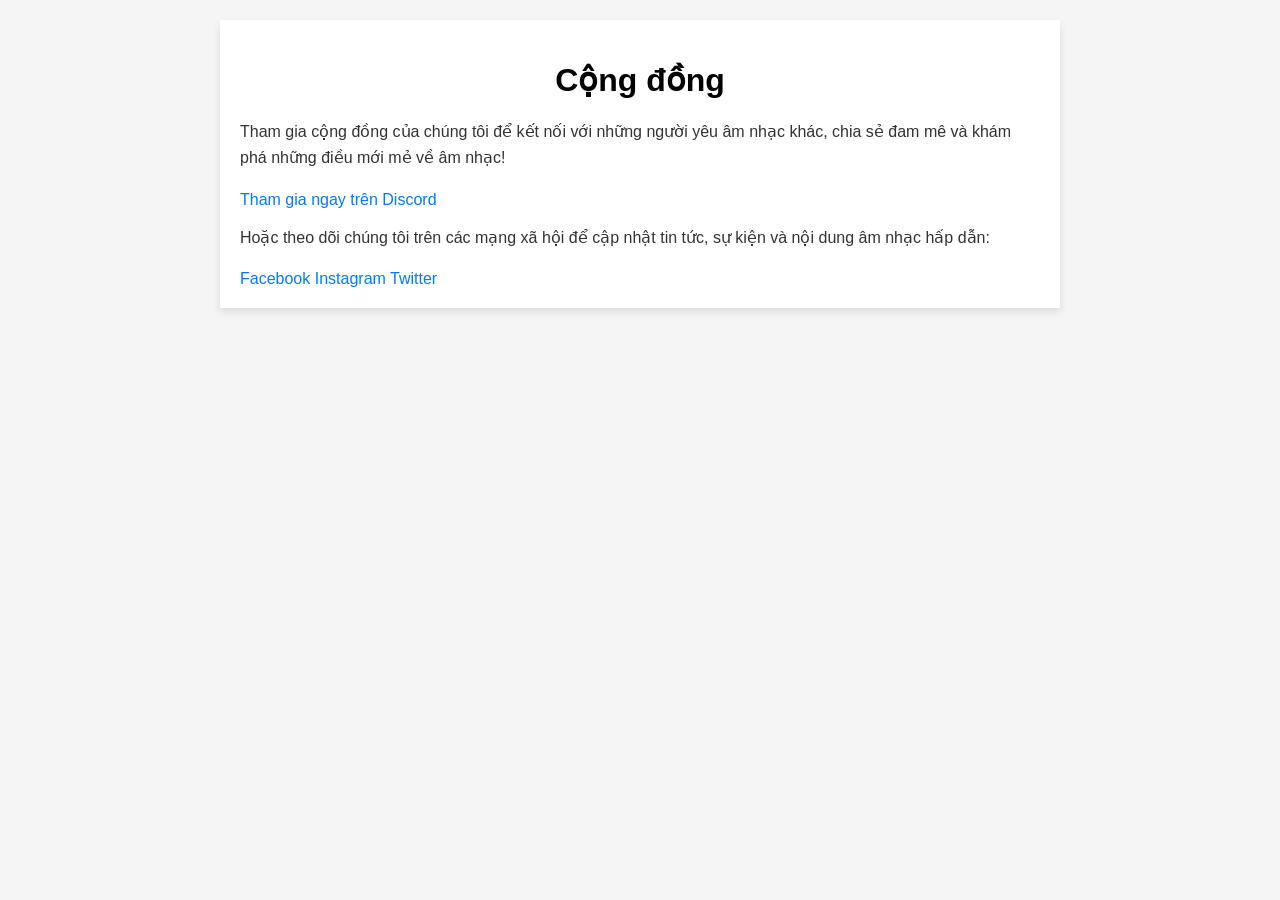
==== html/community.html @ ee387aa5 "Add files via upload" ====
<!DOCTYPE html>
<html lang="en">
<head>
    <meta charset="UTF-8">
    <meta name="viewport" content="width=device-width, initial-scale=1.0">
    <title>Cộng đồng</title>
    <link rel="stylesheet" href="../css/community.css" />
    <link rel="stylesheet" href="../css/style.css" />
  <link rel="icon" type="image/x-icon" href="../logo/favicon.ico">
  <link rel="icon" type="image/png" sizes="32x32" href="../logo/favicon-32x32.png">
  <link rel="apple-touch-icon" href="../logo/apple-touch-icon.png">
</head>
<body>

    <div class="community-container">
        <h1>Cộng đồng</h1>
        <div class="form-control">
            <p>Tham gia cộng đồng của chúng tôi để kết nối với những người yêu âm nhạc khác, chia sẻ đam mê và khám phá những điều mới mẻ về âm nhạc!</p>
            <a href="https://discord.gg/8eXxKus4wR" class="join-btn">Tham gia ngay trên Discord</a>
        </div>
        <div class="form-control">
            <p>Hoặc theo dõi chúng tôi trên các mạng xã hội để cập nhật tin tức, sự kiện và nội dung âm nhạc hấp dẫn:</p>
            <a href="https://www.facebook.com/stringhub" class="social-link">Facebook</a>
            <a href="https://www.instagram.com/stringhub" class="social-link">Instagram</a>
            <a href="https://www.twitter.com/stringhub" class="social-link">Twitter</a>
        </div>
    </div>


</body>
</html>
---- css/community.css ----
.community-container {
    max-width: 800px;
    margin: 20px auto;
    padding: 20px;
    background: rgb(255, 255, 255);
    box-shadow: 0 4px 8px rgba(0, 0, 0, 0.1);
}

.community-container h1 {
    text-align: center;
    margin-bottom: 20px;
}

.community-container p {
    font-size: 16px;
    line-height: 1.6;
    color: #333;
    margin-bottom: 20px;
}

.community-container a {
    color: #007BFF;
    text-decoration: none;
}
---- css/style.css ----
body {
  font-family: Arial, Helvetica, sans-serif;
  margin: 0;
  padding: 0;
  background: #f5f5f5;
}  
/* HEADER */
.header-container {
  background-image: url('/strung-hub1/image/image.png');
  background-size: cover;
  background-position: center;
  height: 100px;
  padding: 0 20px;

  display: flex;
  align-items: center;
}

.header-container a {
  color: white;
  text-decoration: none;
  font-size: 32px;
  transition: 0.3s;
}

.header-container a:hover {
  color: #ececec; /* giữ tone xám */
}

/* NAVBAR */
.navbar-container {
  display: flex;
  justify-content: flex-end;
  align-items: center;
  gap: 15px;
  padding: 10px 20px;
  background-color: #f5f5f5;
}

.navbar-container a {
  color: #333;
  text-decoration: none;
  font-size: 16px;
  transition: 0.3s;
}

.navbar-container a:hover {
  color: #ffffff;
}
/* FOOTER */
.footer-wrapper {
  display: flex;
  justify-content: center;
}

.footer-container {
  width: 100%;
  background: #c5c5c5;
  padding: 30px;
}

.footer-content {
  display: grid;
  grid-template-columns: repeat(4, 1fr);
  gap: 20px;
}

.footer-content h4 {
  margin-bottom: 10px;
}

.footer-content p,
.footer-content a {
  font-size: 14px;
  color: #333;
  opacity: 0.8;
  text-decoration: none;
}

.footer-content a:hover {
  color: #000;
  opacity: 1;
}

.footer-bottom {
  display: flex;
  justify-content: space-between;
  margin-top: 20px;
}
/* CART MENU */
.cart-menu {
  position: relative;
}

#cartBtn {
border: 1px solid #ccc;

  background: white;

  padding: 10px 16px;

  border-radius: 10px;

  cursor: pointer;

  font-size: 14px;

  transition: 0.2s;
}

#cartBtn:hover {
  background: #f3f3f3;
}

#cartCount {
  /* background: red; */

  color: rgb(0, 0, 0);

  border-radius: 50%;

  padding: 2px 7px;

  font-size: 12px;

  margin-left: 6px;
}

.cart-dropdown {
  position: absolute;

  top: 120%;
  right: 0;

  width: 350px;

  background: white;

  border-radius: 16px;

  box-shadow:
    0 10px 30px rgba(0,0,0,0.12);

  overflow: hidden;

  z-index: 999;
}

.cart-item {
  display: flex;

  gap: 12px;

  padding: 14px;

  border-bottom:
    1px solid #eee;
}

.cart-item img {
  width: 60px;
  height: 60px;

  object-fit: cover;

  border-radius: 10px;
}

.cart-info h4 {
  font-size: 14px;
  margin-bottom: 5px;
}

.cart-info p {
  color: #666;
  font-size: 13px;
}

.cart-footer {
  padding: 15px;
}

.cart-footer a {
  display: block;

  text-align: center;

  margin-top: 10px;

  background: black;

  color: white;

  text-decoration: none;

  padding: 12px;

  border-radius: 10px;
}

.hidden {
  display: none !important;
}
.remove-cart {
  border: none;

  background: transparent;

  cursor: pointer;

  font-size: 16px;

  color: #999;

  margin-left: auto;

  transition: 0.2s;
}

.remove-cart:hover {
  color: red;

  transform: scale(1.1);
}

/* RESPONSIVE */
@media (max-width: 600px) {
  .header-container {
    height: 80px;
    padding: 0 10px;
  }

  .header-container a {
    font-size: 24px;
  }

  .navbar-container {
    gap: 10px;
    padding: 8px 10px;
  }

  .navbar-container a {
    font-size: 14px;
  }

  .footer-content {
    grid-template-columns: repeat(2, 1fr);
    gap: 15px;
  }

  .footer-content h4 {
    font-size: 16px;
  }

}

/* =======================
   ORDER MENU
======================= */
.order-menu {
  position: relative;
}

/* BUTTON */
#orderBtn {
  border: 1px solid #ccc;

  position: relative;

  background: white;

  cursor: pointer;

  font-size: 18px;

  padding: 8px 12px;

  border-radius: 10px;

  transition: 0.2s;
}

#orderBtn:hover {
  background: #f2f2f2;
}

/* COUNT */
#orderCount {
  /* position: absolute;

  top: -5px;
  right: -5px;


  color: white;

  width: 20px;
  height: 20px;

  border-radius: 50%;

  font-size: 12px;

  display: flex;
  align-items: center;
  justify-content: center; */
  /* background: red; */

  color: rgb(0, 0, 0);

  border-radius: 50%;

  padding: 2px 7px;

  font-size: 12px;

  margin-left: 6px;
}

/* =======================
   DROPDOWN
======================= */
.order-dropdown {
  position: absolute;

  top: 55px;
  right: 0;

  width: 320px;

  background: white;

  border: 1px solid #ddd;

  border-radius: 14px;

  box-shadow:
    0 12px 24px rgba(0,0,0,0.12);

  overflow: hidden;

  z-index: 999;
}

/* ITEMS */
#orderItems {
  max-height: 350px;

  overflow-y: auto;
}

/* FOOTER */
.order-footer {
  padding: 16px;

  border-top: 1px solid #eee;

  display: flex;
  flex-direction: column;

  gap: 10px;
}

.order-footer a {
  text-decoration: none;

  background: black;

  color: white;

  text-align: center;

  padding: 10px;

  border-radius: 10px;

  transition: 0.2s;
}

.order-footer a:hover {
  background: #333;
}

/* HIDDEN */
.hidden {
  display: none;
}
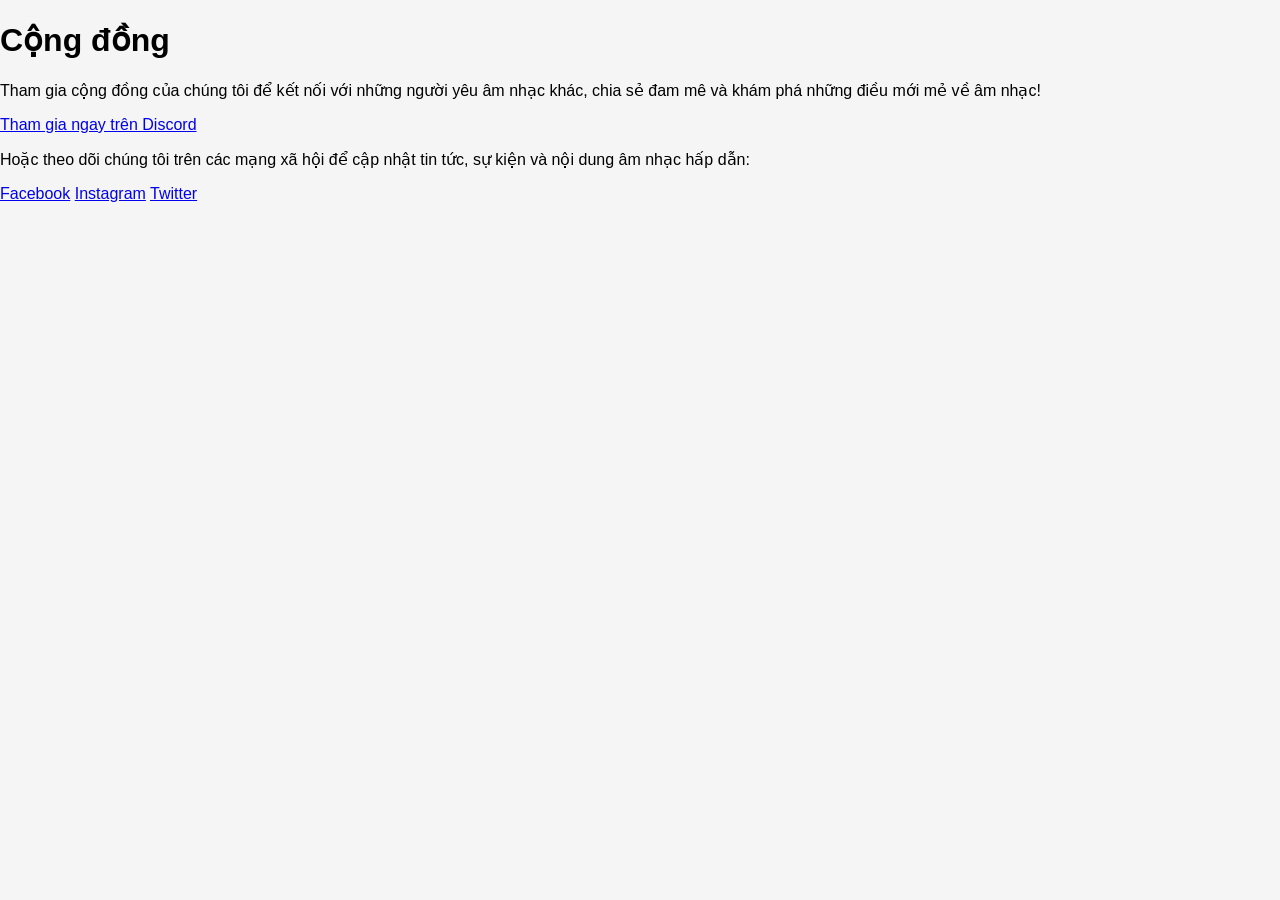
==== commit d74dd958: "Update community.html" ====
--- a/html/community.html
+++ b/html/community.html
@@ -1,31 +1,47 @@
-<!DOCTYPE html>
+<!doctype html>
 <html lang="en">
-<head>
-    <meta charset="UTF-8">
-    <meta name="viewport" content="width=device-width, initial-scale=1.0">
+  <head>
+    <meta charset="UTF-8" />
+    <meta name="viewport" content="width=device-width, initial-scale=1.0" />
     <title>Cộng đồng</title>
     <link rel="stylesheet" href="../css/community.css" />
     <link rel="stylesheet" href="../css/style.css" />
-  <link rel="icon" type="image/x-icon" href="../logo/favicon.ico">
-  <link rel="icon" type="image/png" sizes="32x32" href="../logo/favicon-32x32.png">
-  <link rel="apple-touch-icon" href="../logo/apple-touch-icon.png">
-</head>
-<body>
-
+    <link rel="icon" type="image/x-icon" href="../logo/favicon.ico" />
+    <link
+      rel="icon"
+      type="image/png"
+      sizes="32x32"
+      href="../logo/favicon-32x32.png"
+    />
+    <link rel="apple-touch-icon" href="../logo/apple-touch-icon.png" />
+  </head>
+  <body>
     <div class="community-container">
-        <h1>Cộng đồng</h1>
-        <div class="form-control">
-            <p>Tham gia cộng đồng của chúng tôi để kết nối với những người yêu âm nhạc khác, chia sẻ đam mê và khám phá những điều mới mẻ về âm nhạc!</p>
-            <a href="https://discord.gg/8eXxKus4wR" class="join-btn">Tham gia ngay trên Discord</a>
-        </div>
-        <div class="form-control">
-            <p>Hoặc theo dõi chúng tôi trên các mạng xã hội để cập nhật tin tức, sự kiện và nội dung âm nhạc hấp dẫn:</p>
-            <a href="https://www.facebook.com/stringhub" class="social-link">Facebook</a>
-            <a href="https://www.instagram.com/stringhub" class="social-link">Instagram</a>
-            <a href="https://www.twitter.com/stringhub" class="social-link">Twitter</a>
-        </div>
+      <h1>Cộng đồng</h1>
+      <div class="form-control">
+        <p>
+          Tham gia cộng đồng của chúng tôi để kết nối với những người yêu âm
+          nhạc khác, chia sẻ đam mê và khám phá những điều mới mẻ về âm nhạc!
+        </p>
+        <a href="https://discord.gg/8eXxKus4wR" class="join-btn"
+          >Tham gia ngay trên Discord</a
+        >
+      </div>
+      <div class="form-control">
+        <p>
+          Hoặc theo dõi chúng tôi trên các mạng xã hội để cập nhật tin tức, sự
+          kiện và nội dung âm nhạc hấp dẫn:
+        </p>
+        <a href="https://www.facebook.com/stringhub" class="social-link"
+          >Facebook</a
+        >
+        <a href="https://www.instagram.com/stringhub" class="social-link"
+          >Instagram</a
+        >
+        <a href="https://www.twitter.com/stringhub" class="social-link"
+          >Twitter</a
+        >
+      </div>
     </div>
-
-
-</body>
-</html>+  </body>
+</html>
--- a/css/community.css
+++ b/css/community.css
@@ -1,24 +1,96 @@
-.community-container {
-    max-width: 800px;
-    margin: 20px auto;
-    padding: 20px;
-    background: rgb(255, 255, 255);
-    box-shadow: 0 4px 8px rgba(0, 0, 0, 0.1);
+@import url('https://fonts.googleapis.com/css2?family=Syne:wght@400;500;700&family=DM+Sans:wght@300;400;500&display=swap');
+
+body {
+  font-family: 'DM Sans', sans-serif;
+  background: #f5f5f5;
+  margin: 0;
+  padding: 0;
 }
 
-.community-container h1 {
-    text-align: center;
-    margin-bottom: 20px;
+.community-page {
+  max-width: 820px;
+  margin: 40px auto;
+  padding: 0 20px;
 }
 
-.community-container p {
-    font-size: 16px;
-    line-height: 1.6;
-    color: #333;
-    margin-bottom: 20px;
+.community-header h1 {
+  font-family: 'Syne', sans-serif;
+  font-size: 32px;
+  font-weight: 700;
+  letter-spacing: -0.5px;
+  margin-bottom: 6px;
+  color: #1a1a1a;
 }
 
-.community-container a {
-    color: #007BFF;
-    text-decoration: none;
-}+.community-header p {
+  font-size: 15px;
+  color: #666;
+  margin-bottom: 2rem;
+}
+
+.community-grid {
+  display: grid;
+  grid-template-columns: 1fr 1fr;
+  gap: 16px;
+}
+
+.community-card {
+  background: #fff;
+  border: 0.5px solid rgba(0,0,0,0.12);
+  border-radius: 12px;
+  padding: 1.5rem;
+  transition: border-color 0.2s;
+}
+
+.community-card:hover { border-color: rgba(0,0,0,0.25); }
+
+.platform-icon {
+  width: 42px;
+  height: 42px;
+  border-radius: 10px;
+  display: flex;
+  align-items: center;
+  justify-content: center;
+  margin-bottom: 14px;
+  font-size: 22px;
+}
+
+.platform-icon.discord   { background: #EEEDFE; color: #534AB7; }
+.platform-icon.facebook  { background: #E6F1FB; color: #185FA5; }
+.platform-icon.instagram { background: #FAECE7; color: #993C1D; }
+.platform-icon.twitter   { background: #E1F5EE; color: #0F6E56; }
+
+.community-card h3 {
+  font-family: 'Syne', sans-serif;
+  font-size: 15px;
+  font-weight: 700;
+  margin-bottom: 6px;
+  color: #1a1a1a;
+}
+
+.community-card p {
+  font-size: 13px;
+  color: #666;
+  line-height: 1.6;
+  margin-bottom: 16px;
+}
+
+.join-link {
+  display: inline-flex;
+  align-items: center;
+  gap: 6px;
+  font-size: 13px;
+  font-weight: 500;
+  color: #1a1a1a;
+  text-decoration: none;
+  border: 0.5px solid rgba(0,0,0,0.2);
+  border-radius: 8px;
+  padding: 7px 14px;
+  transition: background 0.2s;
+}
+
+.join-link:hover { background: #f0f0f0; }
+
+@media (max-width: 600px) {
+  .community-grid { grid-template-columns: 1fr; }
+}
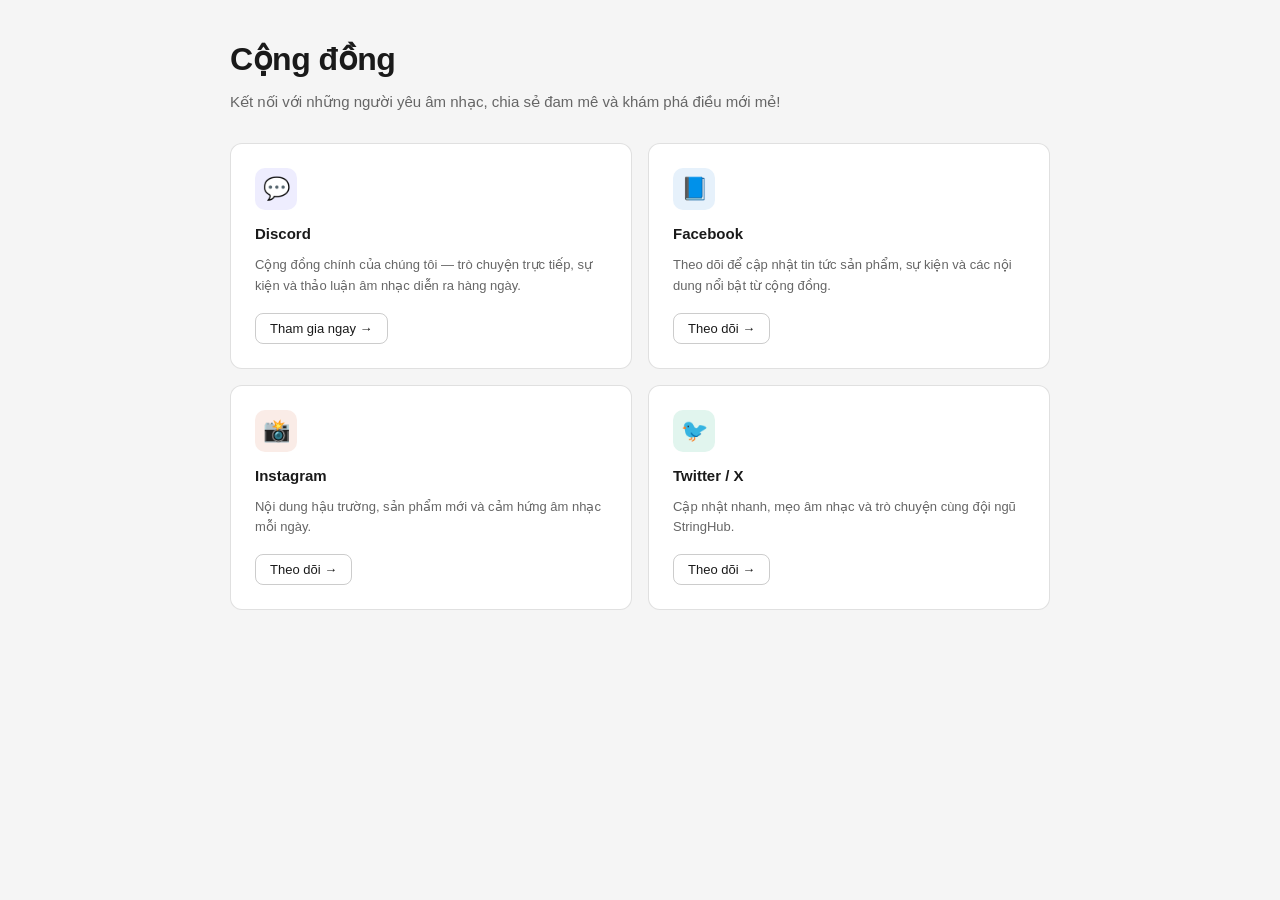
==== commit 35839082: "Update community.html" ====
--- a/html/community.html
+++ b/html/community.html
@@ -1,47 +1,54 @@
-<!doctype html>
+<!DOCTYPE html>
 <html lang="en">
-  <head>
-    <meta charset="UTF-8" />
-    <meta name="viewport" content="width=device-width, initial-scale=1.0" />
-    <title>Cộng đồng</title>
-    <link rel="stylesheet" href="../css/community.css" />
-    <link rel="stylesheet" href="../css/style.css" />
-    <link rel="icon" type="image/x-icon" href="../logo/favicon.ico" />
-    <link
-      rel="icon"
-      type="image/png"
-      sizes="32x32"
-      href="../logo/favicon-32x32.png"
-    />
-    <link rel="apple-touch-icon" href="../logo/apple-touch-icon.png" />
-  </head>
-  <body>
-    <div class="community-container">
+<head>
+  <meta charset="UTF-8" />
+  <meta name="viewport" content="width=device-width, initial-scale=1.0" />
+  <title>Cộng đồng - StringHub</title>
+  <link rel="stylesheet" href="../css/community.css" />
+  
+  <link rel="stylesheet" href="css/about-us.css" />
+  <link rel="icon" type="image/x-icon" href="logo/favicon.ico">
+  <link rel="icon" type="image/png" sizes="32x32" href="logo/favicon-32x32.png">
+  <link rel="apple-touch-icon" href="logo/apple-touch-icon.png">
+
+  <link rel="stylesheet" href="../css/style.css">
+</head>
+<body>
+  <div class="community-page">
+    <div class="community-header">
       <h1>Cộng đồng</h1>
-      <div class="form-control">
-        <p>
-          Tham gia cộng đồng của chúng tôi để kết nối với những người yêu âm
-          nhạc khác, chia sẻ đam mê và khám phá những điều mới mẻ về âm nhạc!
-        </p>
-        <a href="https://discord.gg/8eXxKus4wR" class="join-btn"
-          >Tham gia ngay trên Discord</a
-        >
+      <p>Kết nối với những người yêu âm nhạc, chia sẻ đam mê và khám phá điều mới mẻ!</p>
+    </div>
+
+    <div class="community-grid">
+      <div class="community-card">
+        <div class="platform-icon discord">💬</div>
+        <h3>Discord</h3>
+        <p>Cộng đồng chính của chúng tôi — trò chuyện trực tiếp, sự kiện và thảo luận âm nhạc diễn ra hàng ngày.</p>
+        <a href="https://discord.gg/8eXxKus4wR" class="join-link" target="_blank">Tham gia ngay →</a>
       </div>
-      <div class="form-control">
-        <p>
-          Hoặc theo dõi chúng tôi trên các mạng xã hội để cập nhật tin tức, sự
-          kiện và nội dung âm nhạc hấp dẫn:
-        </p>
-        <a href="https://www.facebook.com/stringhub" class="social-link"
-          >Facebook</a
-        >
-        <a href="https://www.instagram.com/stringhub" class="social-link"
-          >Instagram</a
-        >
-        <a href="https://www.twitter.com/stringhub" class="social-link"
-          >Twitter</a
-        >
+
+      <div class="community-card">
+        <div class="platform-icon facebook">📘</div>
+        <h3>Facebook</h3>
+        <p>Theo dõi để cập nhật tin tức sản phẩm, sự kiện và các nội dung nổi bật từ cộng đồng.</p>
+        <a href="https://www.facebook.com/stringhub" class="join-link" target="_blank">Theo dõi →</a>
+      </div>
+
+      <div class="community-card">
+        <div class="platform-icon instagram">📸</div>
+        <h3>Instagram</h3>
+        <p>Nội dung hậu trường, sản phẩm mới và cảm hứng âm nhạc mỗi ngày.</p>
+        <a href="https://www.instagram.com/stringhub" class="join-link" target="_blank">Theo dõi →</a>
+      </div>
+
+      <div class="community-card">
+        <div class="platform-icon twitter">🐦</div>
+        <h3>Twitter / X</h3>
+        <p>Cập nhật nhanh, mẹo âm nhạc và trò chuyện cùng đội ngũ StringHub.</p>
+        <a href="https://www.twitter.com/stringhub" class="join-link" target="_blank">Theo dõi →</a>
       </div>
     </div>
-  </body>
+  </div>
+</body>
 </html>
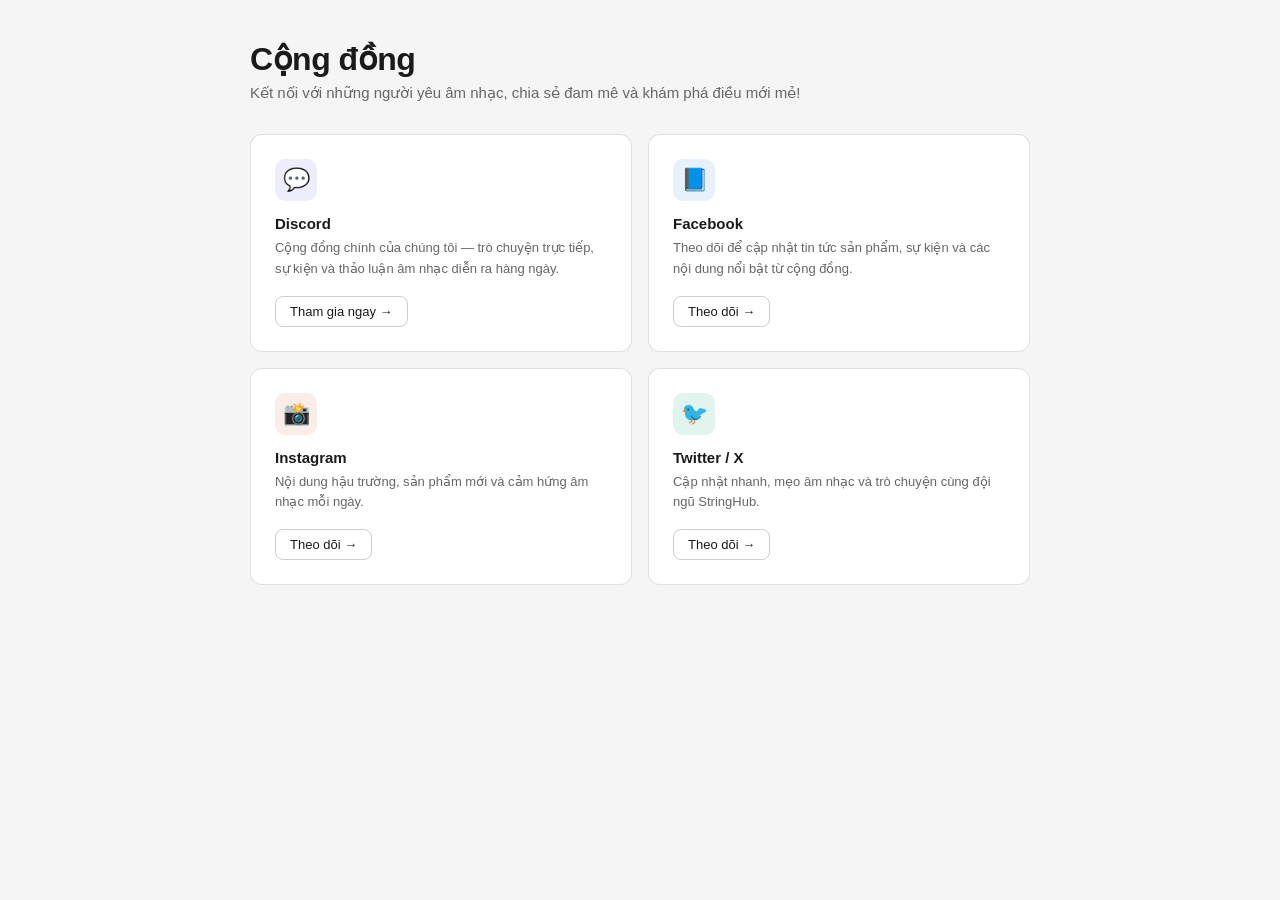
==== commit d77e9ffa: "Update community.html" ====
--- a/html/community.html
+++ b/html/community.html
@@ -5,13 +5,11 @@
   <meta name="viewport" content="width=device-width, initial-scale=1.0" />
   <title>Cộng đồng - StringHub</title>
   <link rel="stylesheet" href="../css/community.css" />
-  
-  <link rel="stylesheet" href="css/about-us.css" />
-  <link rel="icon" type="image/x-icon" href="logo/favicon.ico">
-  <link rel="icon" type="image/png" sizes="32x32" href="logo/favicon-32x32.png">
-  <link rel="apple-touch-icon" href="logo/apple-touch-icon.png">
-
-  <link rel="stylesheet" href="../css/style.css">
+  <link rel="stylesheet" href="../css/about-us.css" />
+  <link rel="stylesheet" href="../css/style.css" />
+  <link rel="icon" type="image/x-icon" href="../logo/favicon.ico" />
+  <link rel="icon" type="image/png" sizes="32x32" href="../logo/favicon-32x32.png" />
+  <link rel="apple-touch-icon" href="../logo/apple-touch-icon.png" />
 </head>
 <body>
   <div class="community-page">
@@ -19,7 +17,6 @@
       <h1>Cộng đồng</h1>
       <p>Kết nối với những người yêu âm nhạc, chia sẻ đam mê và khám phá điều mới mẻ!</p>
     </div>
-
     <div class="community-grid">
       <div class="community-card">
         <div class="platform-icon discord">💬</div>
@@ -27,21 +24,18 @@
         <p>Cộng đồng chính của chúng tôi — trò chuyện trực tiếp, sự kiện và thảo luận âm nhạc diễn ra hàng ngày.</p>
         <a href="https://discord.gg/8eXxKus4wR" class="join-link" target="_blank">Tham gia ngay →</a>
       </div>
-
       <div class="community-card">
         <div class="platform-icon facebook">📘</div>
         <h3>Facebook</h3>
         <p>Theo dõi để cập nhật tin tức sản phẩm, sự kiện và các nội dung nổi bật từ cộng đồng.</p>
         <a href="https://www.facebook.com/stringhub" class="join-link" target="_blank">Theo dõi →</a>
       </div>
-
       <div class="community-card">
         <div class="platform-icon instagram">📸</div>
         <h3>Instagram</h3>
         <p>Nội dung hậu trường, sản phẩm mới và cảm hứng âm nhạc mỗi ngày.</p>
         <a href="https://www.instagram.com/stringhub" class="join-link" target="_blank">Theo dõi →</a>
       </div>
-
       <div class="community-card">
         <div class="platform-icon twitter">🐦</div>
         <h3>Twitter / X</h3>
--- a/css/about-us.css
+++ b/css/about-us.css
@@ -0,0 +1,334 @@
+/* RESET */
+* {
+  margin: 0;
+  padding: 0;
+  box-sizing: border-box;
+}
+
+/* BODY */
+body {
+  font-family: Arial, Helvetica, sans-serif;
+  background: #f5f5f5;
+  color: #333;
+}
+
+/* HEADER */
+header {
+  background: white;
+
+  box-shadow:
+    0 2px 10px rgba(0,0,0,0.05);
+
+  position: sticky;
+  top: 0;
+
+  z-index: 999;
+}
+
+.header-container {
+  max-width: 1200px;
+
+  margin: auto;
+
+  display: flex;
+  justify-content: space-between;
+  align-items: center;
+
+  padding: 20px;
+}
+
+.logo {
+  text-decoration: none;
+
+  color: black;
+
+  font-size: 28px;
+  font-weight: bold;
+}
+
+.navbar {
+  display: flex;
+  gap: 20px;
+}
+
+.navbar a {
+  text-decoration: none;
+  color: #555;
+
+  transition: 0.2s;
+}
+
+.navbar a:hover {
+  color: black;
+}
+
+/* HERO */
+.hero {
+  height: 500px;
+
+  background:
+    linear-gradient(
+      rgba(0,0,0,0.45),
+      rgba(0,0,0,0.45)
+    ),
+    url("../image/image.png");
+
+  background-size: cover;
+  background-position: center;
+
+  display: flex;
+  align-items: center;
+  justify-content: center;
+
+  text-align: center;
+
+  color: white;
+}
+
+.hero h1 {
+  font-size: 70px;
+  margin-bottom: 10px;
+}
+
+.hero p {
+  font-size: 22px;
+}
+
+/* ABOUT */
+.about {
+  max-width: 900px;
+
+  margin: auto;
+
+  padding: 80px 20px;
+
+  text-align: center;
+}
+
+.about h2 {
+  font-size: 40px;
+
+  margin-bottom: 20px;
+}
+
+.about p {
+  line-height: 1.8;
+
+  margin-bottom: 20px;
+
+  color: #666;
+}
+
+/* STATS */
+.stats {
+  display: flex;
+  justify-content: center;
+  gap: 30px;
+
+  flex-wrap: wrap;
+
+  padding: 20px;
+}
+
+.stat-card {
+  width: 220px;
+
+  background: white;
+
+  padding: 35px;
+
+  border-radius: 18px;
+
+  text-align: center;
+
+  box-shadow:
+    0 5px 20px rgba(0,0,0,0.08);
+
+  transition: 0.25s;
+}
+
+.stat-card:hover {
+  transform: translateY(-5px);
+}
+
+.stat-card h2 {
+  font-size: 40px;
+
+  margin-bottom: 10px;
+}
+
+/* GALLERY */
+.gallery-section {
+  padding: 80px 20px;
+}
+
+.gallery-section h2 {
+  text-align: center;
+
+  font-size: 40px;
+
+  margin-bottom: 40px;
+}
+
+.gallery {
+  max-width: 1200px;
+
+  margin: auto;
+
+  display: grid;
+
+  grid-template-columns:
+    repeat(auto-fit, minmax(250px, 1fr));
+
+  gap: 20px;
+}
+
+.gallery img {
+  width: 100%;
+  height: 300px;
+
+  object-fit: cover;
+
+  border-radius: 18px;
+
+  transition: 0.3s;
+}
+
+.gallery img:hover {
+  transform: scale(1.03);
+}
+
+/* TEAM */
+.team {
+  padding: 80px 20px;
+
+  text-align: center;
+}
+
+.team h2 {
+  font-size: 40px;
+
+  margin-bottom: 40px;
+}
+
+.team-container {
+  display: flex;
+  justify-content: center;
+  gap: 30px;
+
+  flex-wrap: wrap;
+}
+
+.member {
+  width: 250px;
+
+  background: white;
+
+  padding: 30px;
+
+  border-radius: 18px;
+
+  box-shadow:
+    0 5px 20px rgba(0,0,0,0.08);
+
+  transition: 0.25s;
+}
+
+.member:hover {
+  transform: translateY(-5px);
+}
+
+.member img {
+  width: 120px;
+  height: 120px;
+
+  border-radius: 50%;
+
+  object-fit: cover;
+
+  margin-bottom: 20px;
+}
+
+.member h3 {
+  margin-bottom: 8px;
+}
+
+/* CTA */
+.cta {
+  background: black;
+
+  color: white;
+
+  text-align: center;
+
+  padding: 100px 20px;
+}
+
+.cta h2 {
+  font-size: 42px;
+
+  margin-bottom: 30px;
+}
+
+.cta a {
+  display: inline-block;
+
+  background: white;
+
+  color: black;
+
+  padding: 15px 30px;
+
+  border-radius: 12px;
+
+  text-decoration: none;
+
+  font-weight: bold;
+
+  transition: 0.25s;
+}
+
+.cta a:hover {
+  transform: scale(1.05);
+}
+
+/* FOOTER */
+footer {
+  background: white;
+
+  text-align: center;
+
+  padding: 30px;
+
+  color: #777;
+}
+
+/* RESPONSIVE */
+@media (max-width: 768px) {
+
+  .header-container {
+    flex-direction: column;
+    gap: 20px;
+  }
+
+  .navbar {
+    flex-wrap: wrap;
+    justify-content: center;
+  }
+
+  .hero h1 {
+    font-size: 50px;
+  }
+
+  .hero p {
+    font-size: 18px;
+  }
+
+  .about h2,
+  .gallery-section h2,
+  .team h2,
+  .cta h2 {
+    font-size: 32px;
+  }
+
+}
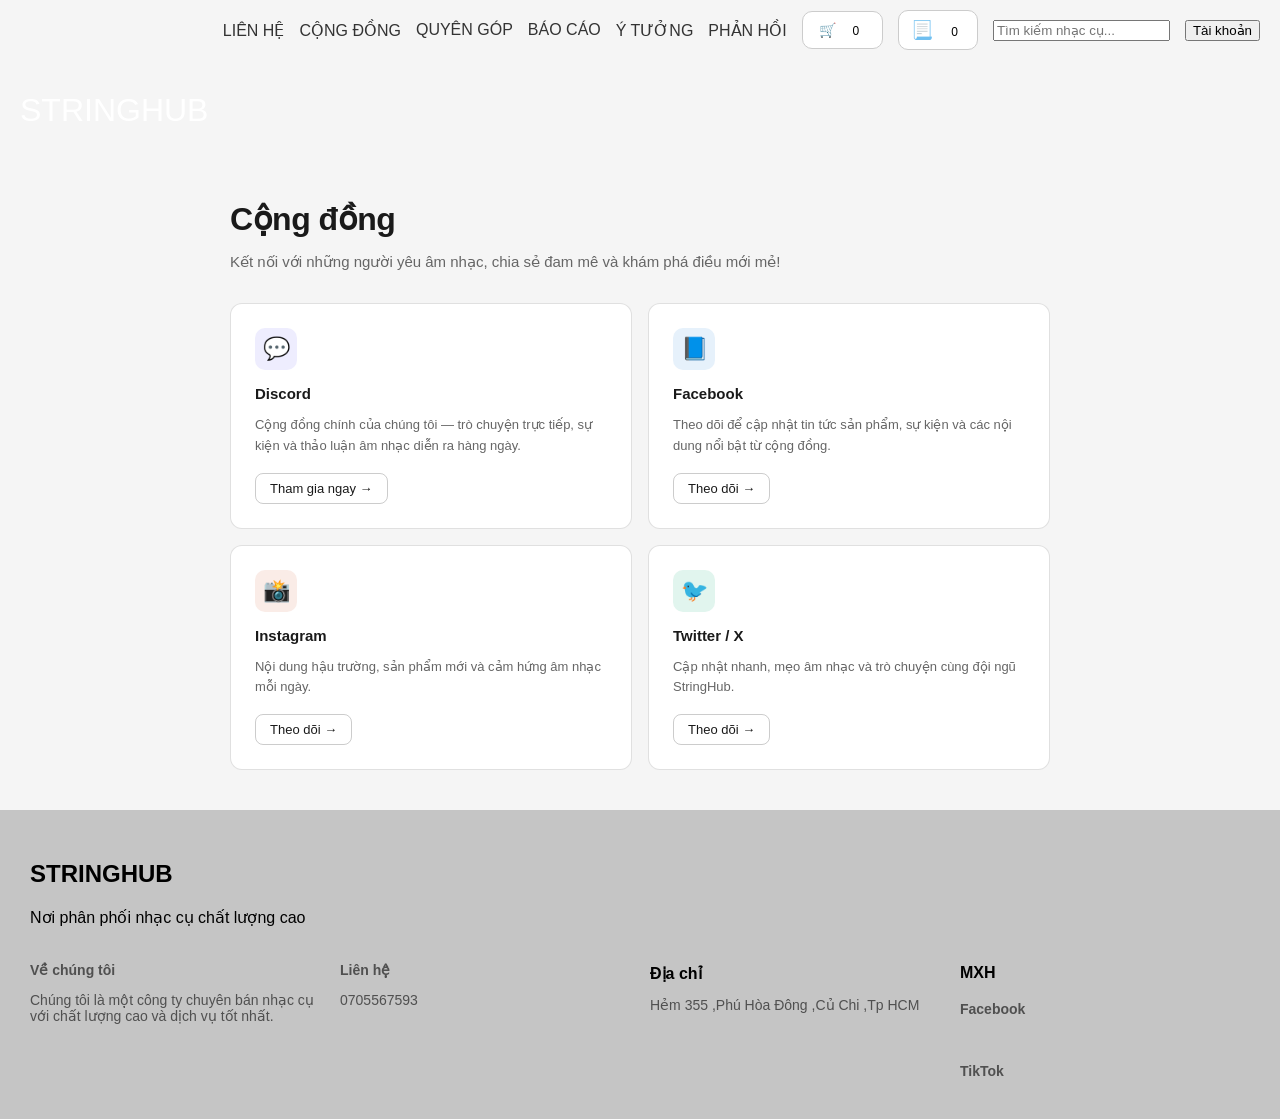
==== commit 69e0b044: "Add files via upload" ====
--- a/html/community.html
+++ b/html/community.html
@@ -1,48 +1,214 @@
-<!DOCTYPE html>
+<!doctype html>
 <html lang="en">
-<head>
-  <meta charset="UTF-8" />
-  <meta name="viewport" content="width=device-width, initial-scale=1.0" />
-  <title>Cộng đồng - StringHub</title>
-  <link rel="stylesheet" href="../css/community.css" />
-  <link rel="stylesheet" href="../css/about-us.css" />
-  <link rel="stylesheet" href="../css/style.css" />
-  <link rel="icon" type="image/x-icon" href="../logo/favicon.ico" />
-  <link rel="icon" type="image/png" sizes="32x32" href="../logo/favicon-32x32.png" />
-  <link rel="apple-touch-icon" href="../logo/apple-touch-icon.png" />
-</head>
-<body>
-  <div class="community-page">
-    <div class="community-header">
-      <h1>Cộng đồng</h1>
-      <p>Kết nối với những người yêu âm nhạc, chia sẻ đam mê và khám phá điều mới mẻ!</p>
+  <head>
+    <meta charset="UTF-8" />
+    <meta name="viewport" content="width=device-width, initial-scale=1.0" />
+    <title>Cộng đồng - StringHub</title>
+    <link rel="stylesheet" href="../css/community.css" />
+
+    <link rel="icon" type="image/x-icon" href="../logo/favicon.ico" />
+    <link
+      rel="icon"
+      type="image/png"
+      sizes="32x32"
+      href="../logo/favicon-32x32.png"
+    />
+    <link
+      rel="icon"
+      type="image/png"
+      sizes="16x16"
+      href="../logo/favicon-16x16.png"
+    />
+    <link rel="apple-touch-icon" href="../logo/apple-touch-icon.png" />
+    <link rel="manifest" href="../logo/site.webmanifest" />
+    <link rel="stylesheet" href="../css/style.css" />
+  </head>
+  <body>
+    <header>
+      <div class="navbar-container">
+        <a href="contact.html">LIÊN HỆ</a>
+        <a href="community.html">CỘNG ĐỒNG</a>
+        <a href="donation.html">QUYÊN GÓP</a>
+        <a href="report.html">BÁO CÁO</a>
+        <a href="suggest.html">Ý TƯỞNG</a>
+        <a href="feedback.html">PHẢN HỒI</a>
+        <div class="cart-menu">
+          <button id="cartBtn">
+            🛒
+            <span id="cartCount">0</span>
+          </button>
+
+          <div class="cart-dropdown hidden" id="cartDropdown">
+            <div id="cartItems">
+              <!-- render bằng JS -->
+            </div>
+
+            <div class="cart-footer">
+              <h3 id="cartTotal">Tổng: 0đ</h3>
+
+              <button id="confirmOrderBtn">Thanh Toán</button>
+            </div>
+          </div>
+        </div>
+        <div class="order-menu">
+          <button id="orderBtn">
+            📃
+            <span id="orderCount">0</span>
+          </button>
+
+          <div class="order-dropdown hidden" id="orderDropdown">
+            <div id="orderItems">
+              <!-- render bằng JS -->
+            </div>
+
+            <div class="order-footer">
+              <h3 id="orderTotal">0 đơn hàng</h3>
+
+              <!-- <a href="/html/order.html">
+              Xem hóa đơn
+            </a> -->
+            </div>
+          </div>
+        </div>
+        <div class="search-box">
+          <input
+            type="search"
+            id="searchInput"
+            placeholder="Tìm kiếm nhạc cụ..."
+          />
+
+          <div class="search-dropdown hidden" id="searchDropdown"></div>
+        </div>
+        <div class="account-menu">
+          <button id="accountBtn">Tài khoản</button>
+
+          <div class="dropdown hidden" id="dropdownMenu">
+            <a href="/html/CRUD.html" id="adminLink" class="hidden">
+              Admin Panel
+            </a>
+
+            <button id="btnLogout">Đăng xuất</button>
+          </div>
+        </div>
+      </div>
+
+      <div class="header-container">
+        <a href="index.html">STRINGHUB</a>
+      </div>
+    </header>
+    <div class="community-page">
+      <div class="community-header">
+        <h1>Cộng đồng</h1>
+        <p>
+          Kết nối với những người yêu âm nhạc, chia sẻ đam mê và khám phá điều
+          mới mẻ!
+        </p>
+      </div>
+
+      <div class="community-grid">
+        <div class="community-card">
+          <div class="platform-icon discord">💬</div>
+          <h3>Discord</h3>
+          <p>
+            Cộng đồng chính của chúng tôi — trò chuyện trực tiếp, sự kiện và
+            thảo luận âm nhạc diễn ra hàng ngày.
+          </p>
+          <a
+            href="https://discord.gg/8eXxKus4wR"
+            class="join-link"
+            target="_blank"
+            >Tham gia ngay →</a
+          >
+        </div>
+
+        <div class="community-card">
+          <div class="platform-icon facebook">📘</div>
+          <h3>Facebook</h3>
+          <p>
+            Theo dõi để cập nhật tin tức sản phẩm, sự kiện và các nội dung nổi
+            bật từ cộng đồng.
+          </p>
+          <a
+            href="https://www.facebook.com/stringhub"
+            class="join-link"
+            target="_blank"
+            >Theo dõi →</a
+          >
+        </div>
+
+        <div class="community-card">
+          <div class="platform-icon instagram">📸</div>
+          <h3>Instagram</h3>
+          <p>Nội dung hậu trường, sản phẩm mới và cảm hứng âm nhạc mỗi ngày.</p>
+          <a
+            href="https://www.instagram.com/stringhub"
+            class="join-link"
+            target="_blank"
+            >Theo dõi →</a
+          >
+        </div>
+
+        <div class="community-card">
+          <div class="platform-icon twitter">🐦</div>
+          <h3>Twitter / X</h3>
+          <p>
+            Cập nhật nhanh, mẹo âm nhạc và trò chuyện cùng đội ngũ StringHub.
+          </p>
+          <a
+            href="https://www.twitter.com/stringhub"
+            class="join-link"
+            target="_blank"
+            >Theo dõi →</a
+          >
+        </div>
+      </div>
     </div>
-    <div class="community-grid">
-      <div class="community-card">
-        <div class="platform-icon discord">💬</div>
-        <h3>Discord</h3>
-        <p>Cộng đồng chính của chúng tôi — trò chuyện trực tiếp, sự kiện và thảo luận âm nhạc diễn ra hàng ngày.</p>
-        <a href="https://discord.gg/8eXxKus4wR" class="join-link" target="_blank">Tham gia ngay →</a>
-      </div>
-      <div class="community-card">
-        <div class="platform-icon facebook">📘</div>
-        <h3>Facebook</h3>
-        <p>Theo dõi để cập nhật tin tức sản phẩm, sự kiện và các nội dung nổi bật từ cộng đồng.</p>
-        <a href="https://www.facebook.com/stringhub" class="join-link" target="_blank">Theo dõi →</a>
-      </div>
-      <div class="community-card">
-        <div class="platform-icon instagram">📸</div>
-        <h3>Instagram</h3>
-        <p>Nội dung hậu trường, sản phẩm mới và cảm hứng âm nhạc mỗi ngày.</p>
-        <a href="https://www.instagram.com/stringhub" class="join-link" target="_blank">Theo dõi →</a>
-      </div>
-      <div class="community-card">
-        <div class="platform-icon twitter">🐦</div>
-        <h3>Twitter / X</h3>
-        <p>Cập nhật nhanh, mẹo âm nhạc và trò chuyện cùng đội ngũ StringHub.</p>
-        <a href="https://www.twitter.com/stringhub" class="join-link" target="_blank">Theo dõi →</a>
-      </div>
-    </div>
-  </div>
-</body>
+    <footer>
+      <div class="footer-wrapper">
+        <div class="footer-container">
+          <div class="footer-top">
+            <h2>STRINGHUB</h2>
+            <p>Nơi phân phối nhạc cụ chất lượng cao</p>
+          </div>
+
+          <div class="footer-content">
+            <div>
+              <a href="/html/about-us.html">
+                <h4>Về chúng tôi</h4>
+              </a>
+              <p>
+                Chúng tôi là một công ty chuyên bán nhạc cụ với chất lượng cao
+                và dịch vụ tốt nhất.
+              </p>
+            </div>
+
+            <div>
+              <a href="/html/contact.html">
+                <h4>Liên hệ</h4>
+              </a>
+              <p>0705567593</p>
+            </div>
+
+            <div>
+              <h4>Địa chỉ</h4>
+              <p>Hẻm 355 ,Phú Hòa Đông ,Củ Chi ,Tp HCM</p>
+            </div>
+
+            <div>
+              <h4>MXH</h4>
+              <a
+                href="https://www.facebook.com/luu.huy.lam.2024/"
+                target="_blank"
+              >
+                <h4>Facebook</h4> </a
+              ><br />
+              <a href="https://www.tiktok.com/@luuhuylamhcm" target="_blank">
+                <h4>TikTok</h4>
+              </a>
+            </div>
+          </div>
+        </div>
+      </div>
+    </footer>
+  </body>
 </html>
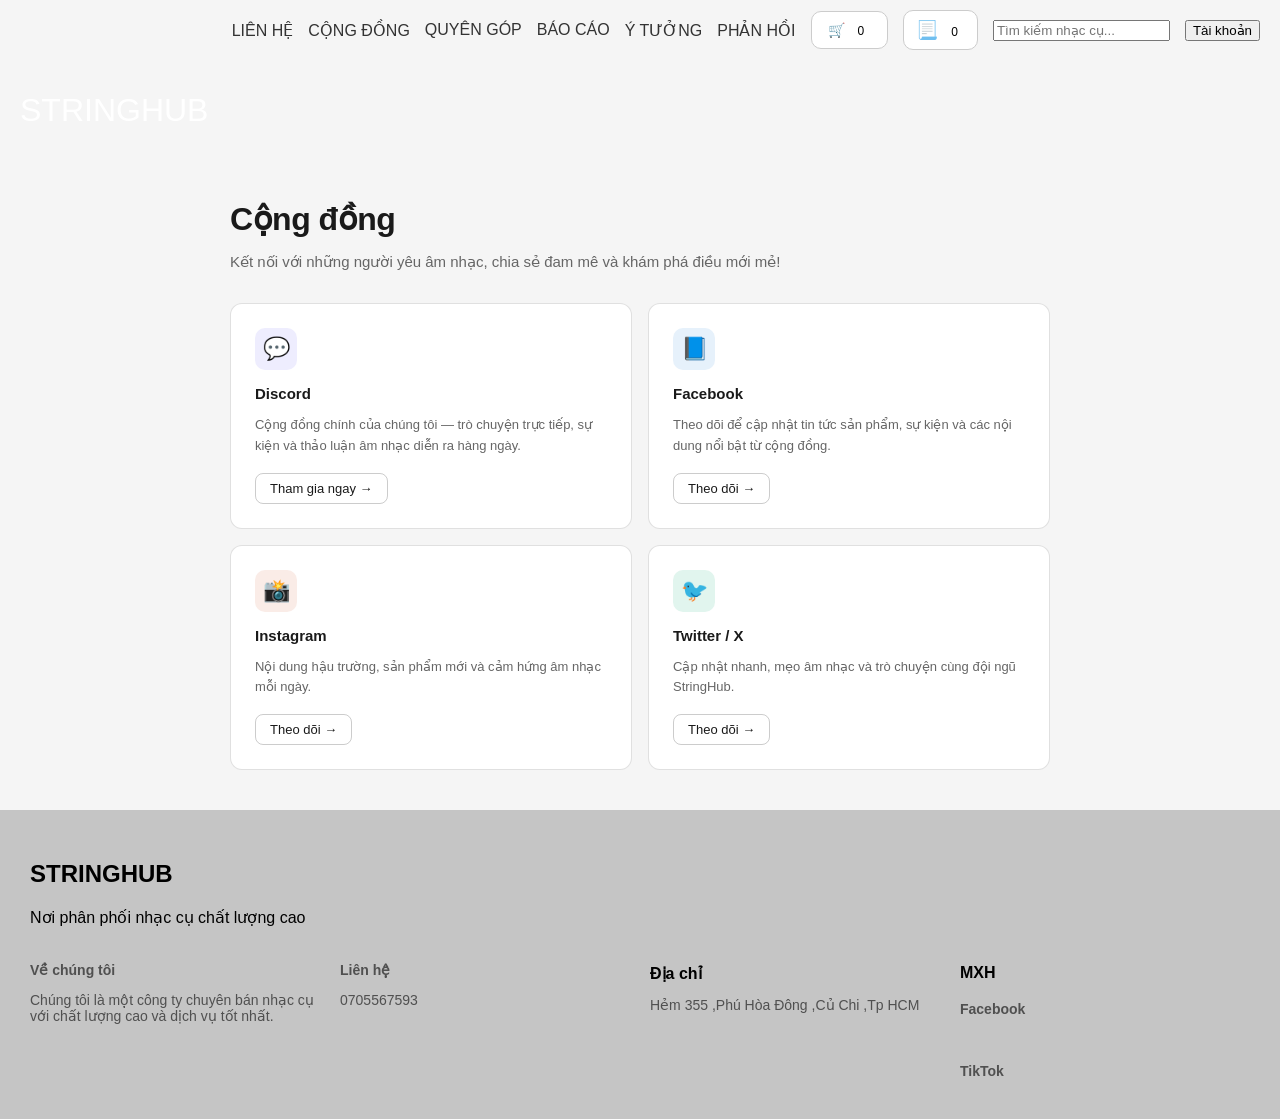
==== commit 2ac24776: "Update community.html" ====
--- a/html/community.html
+++ b/html/community.html
@@ -5,20 +5,9 @@
     <meta name="viewport" content="width=device-width, initial-scale=1.0" />
     <title>Cộng đồng - StringHub</title>
     <link rel="stylesheet" href="../css/community.css" />
-
     <link rel="icon" type="image/x-icon" href="../logo/favicon.ico" />
-    <link
-      rel="icon"
-      type="image/png"
-      sizes="32x32"
-      href="../logo/favicon-32x32.png"
-    />
-    <link
-      rel="icon"
-      type="image/png"
-      sizes="16x16"
-      href="../logo/favicon-16x16.png"
-    />
+    <link rel="icon" type="image/png" sizes="32x32" href="../logo/favicon-32x32.png" />
+    <link rel="icon" type="image/png" sizes="16x16" href="../logo/favicon-16x16.png" />
     <link rel="apple-touch-icon" href="../logo/apple-touch-icon.png" />
     <link rel="manifest" href="../logo/site.webmanifest" />
     <link rel="stylesheet" href="../css/style.css" />
@@ -33,136 +22,74 @@
         <a href="suggest.html">Ý TƯỞNG</a>
         <a href="feedback.html">PHẢN HỒI</a>
         <div class="cart-menu">
-          <button id="cartBtn">
-            🛒
-            <span id="cartCount">0</span>
-          </button>
-
+          <button id="cartBtn">🛒<span id="cartCount">0</span></button>
           <div class="cart-dropdown hidden" id="cartDropdown">
-            <div id="cartItems">
-              <!-- render bằng JS -->
-            </div>
-
+            <div id="cartItems"></div>
             <div class="cart-footer">
               <h3 id="cartTotal">Tổng: 0đ</h3>
-
               <button id="confirmOrderBtn">Thanh Toán</button>
             </div>
           </div>
         </div>
         <div class="order-menu">
-          <button id="orderBtn">
-            📃
-            <span id="orderCount">0</span>
-          </button>
-
+          <button id="orderBtn">📃<span id="orderCount">0</span></button>
           <div class="order-dropdown hidden" id="orderDropdown">
-            <div id="orderItems">
-              <!-- render bằng JS -->
-            </div>
-
+            <div id="orderItems"></div>
             <div class="order-footer">
               <h3 id="orderTotal">0 đơn hàng</h3>
-
-              <!-- <a href="/html/order.html">
-              Xem hóa đơn
-            </a> -->
             </div>
           </div>
         </div>
         <div class="search-box">
-          <input
-            type="search"
-            id="searchInput"
-            placeholder="Tìm kiếm nhạc cụ..."
-          />
-
+          <input type="search" id="searchInput" placeholder="Tìm kiếm nhạc cụ..." />
           <div class="search-dropdown hidden" id="searchDropdown"></div>
         </div>
         <div class="account-menu">
           <button id="accountBtn">Tài khoản</button>
-
           <div class="dropdown hidden" id="dropdownMenu">
-            <a href="/html/CRUD.html" id="adminLink" class="hidden">
-              Admin Panel
-            </a>
-
+            <a href="CRUD.html" id="adminLink" class="hidden">Admin Panel</a>
             <button id="btnLogout">Đăng xuất</button>
           </div>
         </div>
       </div>
-
       <div class="header-container">
         <a href="index.html">STRINGHUB</a>
       </div>
     </header>
+
     <div class="community-page">
       <div class="community-header">
         <h1>Cộng đồng</h1>
-        <p>
-          Kết nối với những người yêu âm nhạc, chia sẻ đam mê và khám phá điều
-          mới mẻ!
-        </p>
+        <p>Kết nối với những người yêu âm nhạc, chia sẻ đam mê và khám phá điều mới mẻ!</p>
       </div>
-
       <div class="community-grid">
         <div class="community-card">
           <div class="platform-icon discord">💬</div>
           <h3>Discord</h3>
-          <p>
-            Cộng đồng chính của chúng tôi — trò chuyện trực tiếp, sự kiện và
-            thảo luận âm nhạc diễn ra hàng ngày.
-          </p>
-          <a
-            href="https://discord.gg/8eXxKus4wR"
-            class="join-link"
-            target="_blank"
-            >Tham gia ngay →</a
-          >
+          <p>Cộng đồng chính của chúng tôi — trò chuyện trực tiếp, sự kiện và thảo luận âm nhạc diễn ra hàng ngày.</p>
+          <a href="https://discord.gg/8eXxKus4wR" class="join-link" target="_blank">Tham gia ngay →</a>
         </div>
-
         <div class="community-card">
           <div class="platform-icon facebook">📘</div>
           <h3>Facebook</h3>
-          <p>
-            Theo dõi để cập nhật tin tức sản phẩm, sự kiện và các nội dung nổi
-            bật từ cộng đồng.
-          </p>
-          <a
-            href="https://www.facebook.com/stringhub"
-            class="join-link"
-            target="_blank"
-            >Theo dõi →</a
-          >
+          <p>Theo dõi để cập nhật tin tức sản phẩm, sự kiện và các nội dung nổi bật từ cộng đồng.</p>
+          <a href="https://www.facebook.com/stringhub" class="join-link" target="_blank">Theo dõi →</a>
         </div>
-
         <div class="community-card">
           <div class="platform-icon instagram">📸</div>
           <h3>Instagram</h3>
           <p>Nội dung hậu trường, sản phẩm mới và cảm hứng âm nhạc mỗi ngày.</p>
-          <a
-            href="https://www.instagram.com/stringhub"
-            class="join-link"
-            target="_blank"
-            >Theo dõi →</a
-          >
+          <a href="https://www.instagram.com/stringhub" class="join-link" target="_blank">Theo dõi →</a>
         </div>
-
         <div class="community-card">
           <div class="platform-icon twitter">🐦</div>
           <h3>Twitter / X</h3>
-          <p>
-            Cập nhật nhanh, mẹo âm nhạc và trò chuyện cùng đội ngũ StringHub.
-          </p>
-          <a
-            href="https://www.twitter.com/stringhub"
-            class="join-link"
-            target="_blank"
-            >Theo dõi →</a
-          >
+          <p>Cập nhật nhanh, mẹo âm nhạc và trò chuyện cùng đội ngũ StringHub.</p>
+          <a href="https://www.twitter.com/stringhub" class="join-link" target="_blank">Theo dõi →</a>
         </div>
       </div>
     </div>
+
     <footer>
       <div class="footer-wrapper">
         <div class="footer-container">
@@ -170,41 +97,23 @@
             <h2>STRINGHUB</h2>
             <p>Nơi phân phối nhạc cụ chất lượng cao</p>
           </div>
-
           <div class="footer-content">
             <div>
-              <a href="/html/about-us.html">
-                <h4>Về chúng tôi</h4>
-              </a>
-              <p>
-                Chúng tôi là một công ty chuyên bán nhạc cụ với chất lượng cao
-                và dịch vụ tốt nhất.
-              </p>
+              <a href="about-us.html"><h4>Về chúng tôi</h4></a>
+              <p>Chúng tôi là một công ty chuyên bán nhạc cụ với chất lượng cao và dịch vụ tốt nhất.</p>
             </div>
-
             <div>
-              <a href="/html/contact.html">
-                <h4>Liên hệ</h4>
-              </a>
+              <a href="contact.html"><h4>Liên hệ</h4></a>
               <p>0705567593</p>
             </div>
-
             <div>
               <h4>Địa chỉ</h4>
               <p>Hẻm 355 ,Phú Hòa Đông ,Củ Chi ,Tp HCM</p>
             </div>
-
             <div>
               <h4>MXH</h4>
-              <a
-                href="https://www.facebook.com/luu.huy.lam.2024/"
-                target="_blank"
-              >
-                <h4>Facebook</h4> </a
-              ><br />
-              <a href="https://www.tiktok.com/@luuhuylamhcm" target="_blank">
-                <h4>TikTok</h4>
-              </a>
+              <a href="https://www.facebook.com/luu.huy.lam.2024/" target="_blank"><h4>Facebook</h4></a><br />
+              <a href="https://www.tiktok.com/@luuhuylamhcm" target="_blank"><h4>TikTok</h4></a>
             </div>
           </div>
         </div>
